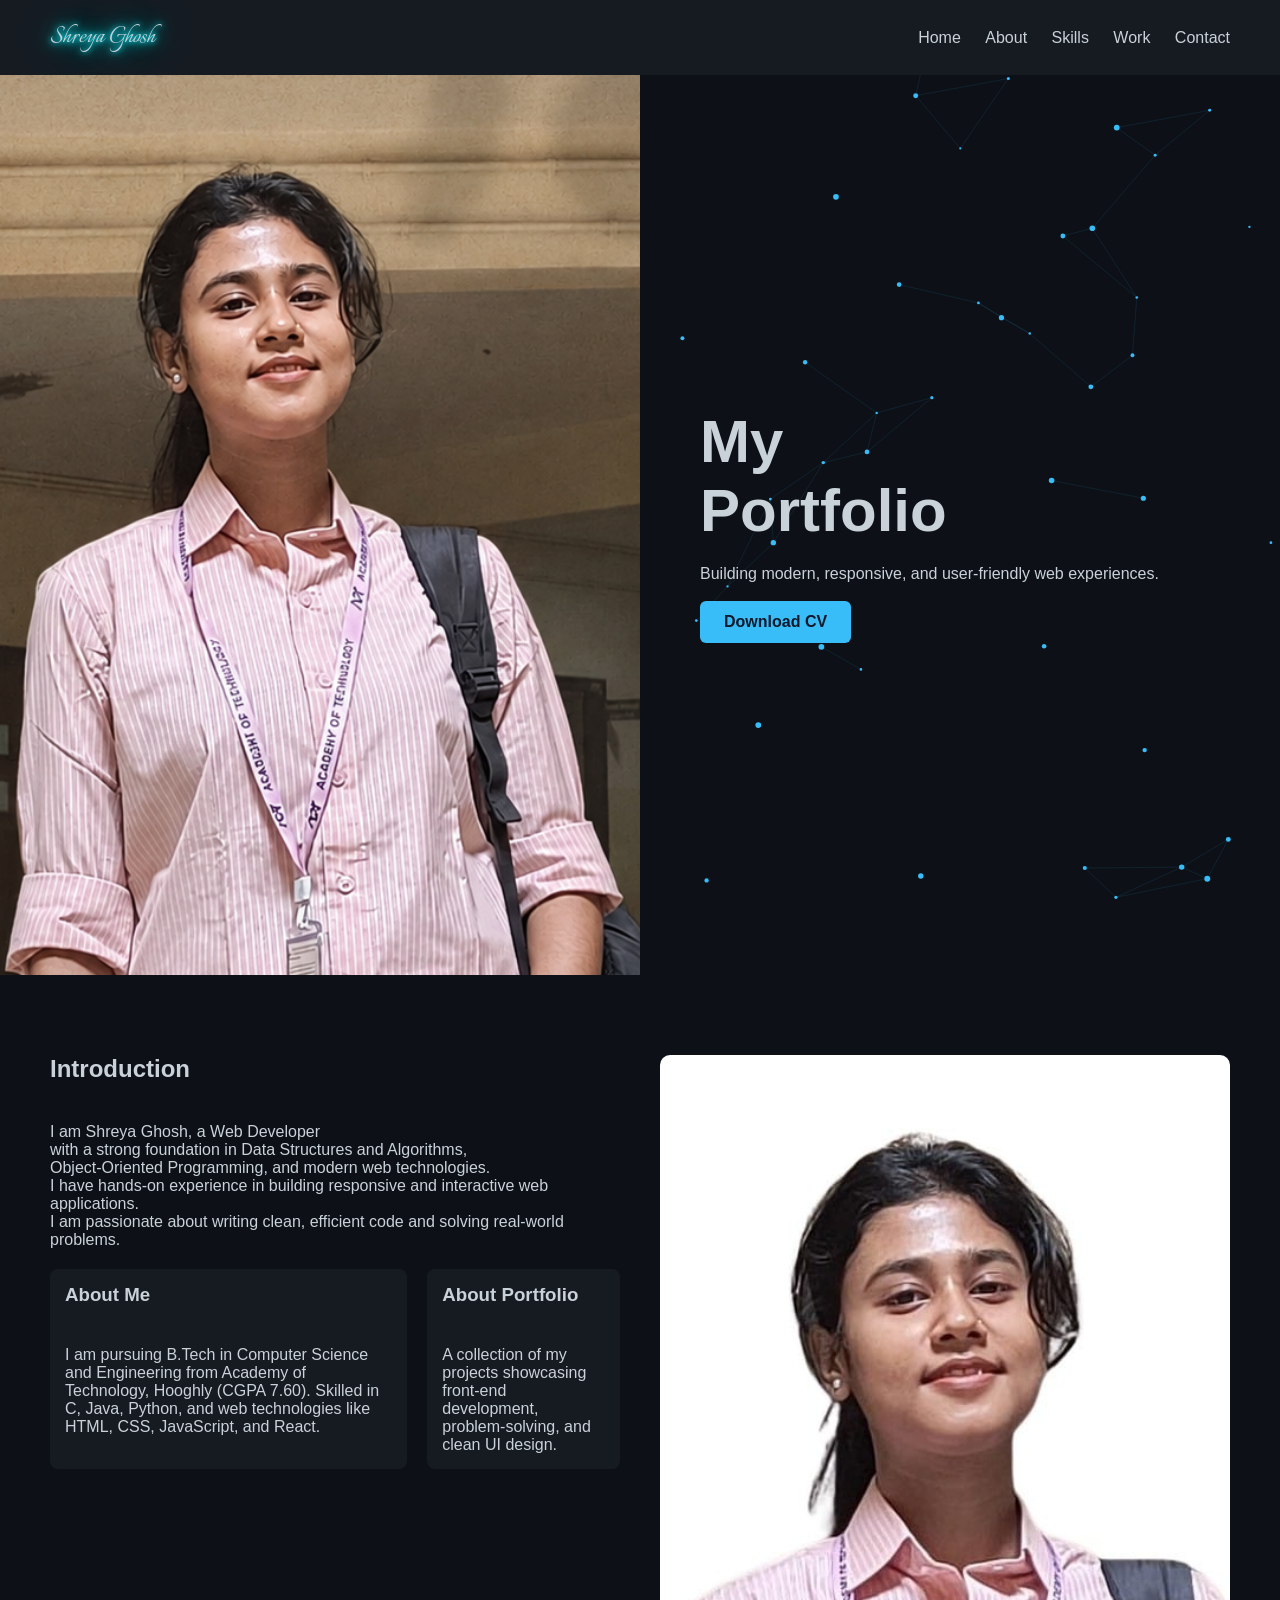
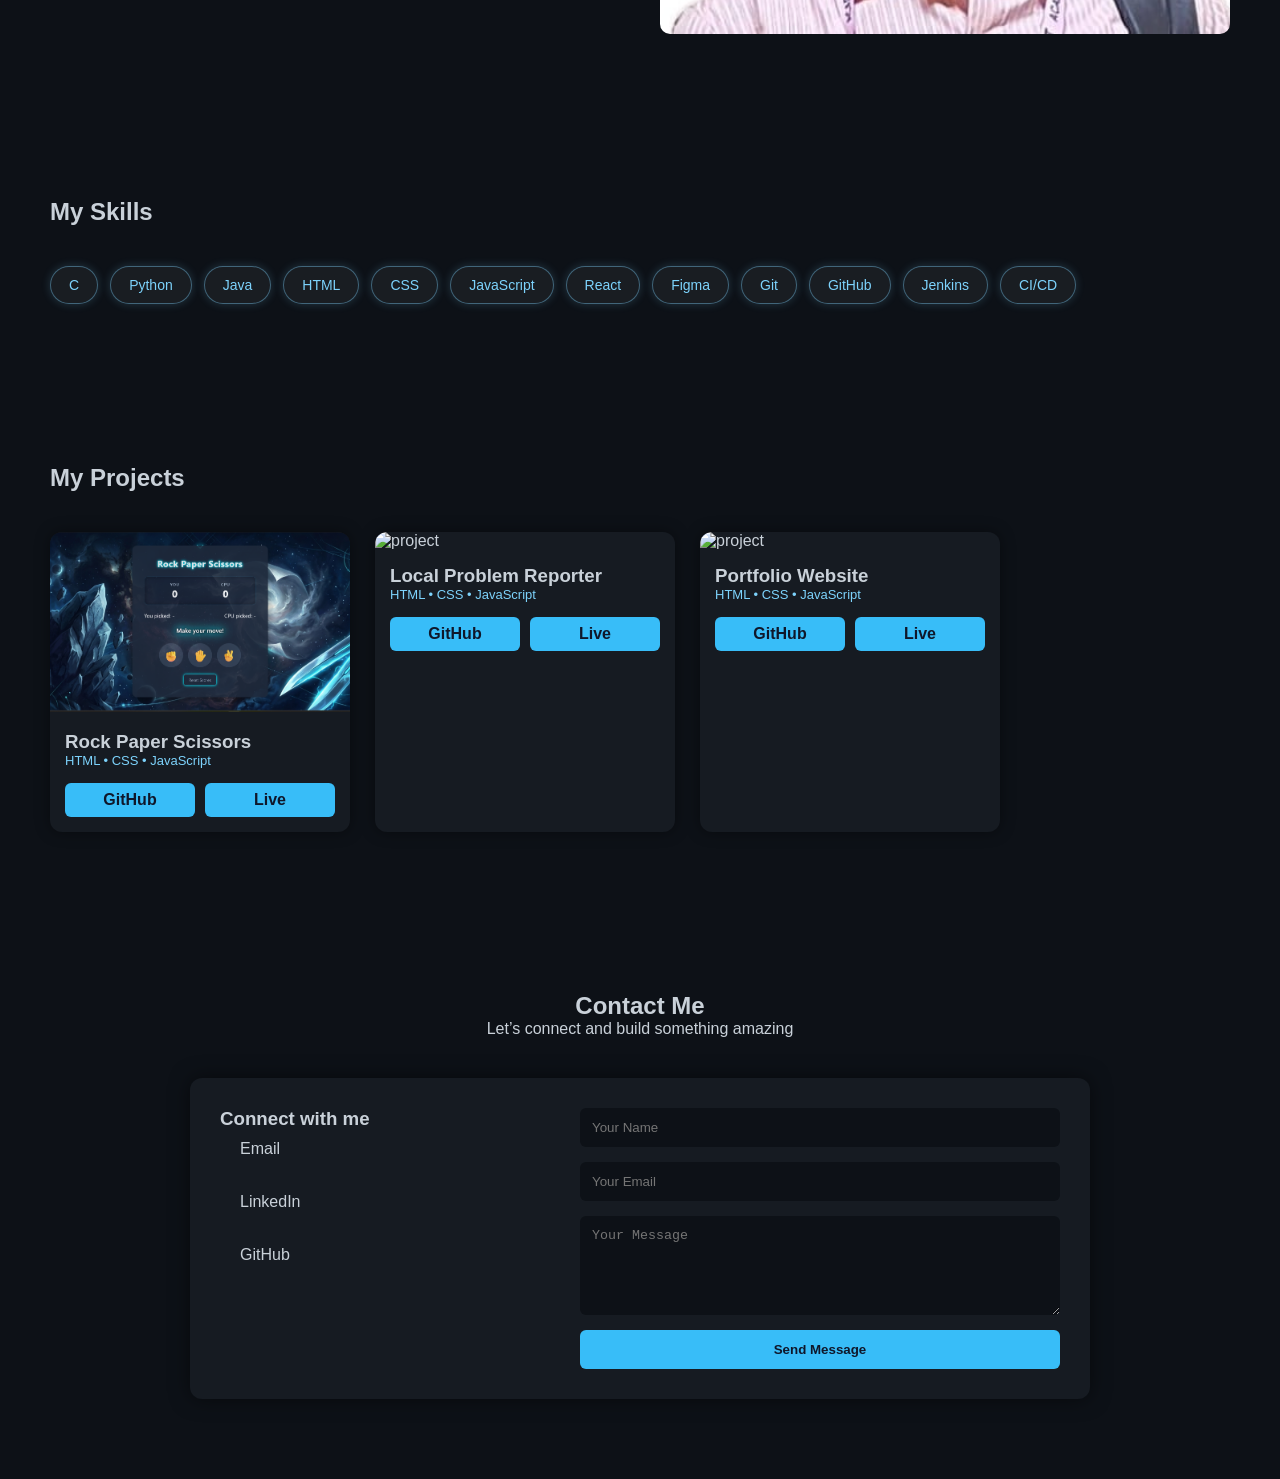
==== index.html @ cd8cffc9 "Add files via upload" ====
<!DOCTYPE html>

<html lang="en">
<head>
    <meta charset="UTF-8">
    <meta name="viewport" content="width=device-width, initial-scale=1.0">
    <title>My Portfolio</title>

    <!-- CSS -->
    <link rel="stylesheet" href="style.css">

    <!-- Google Fonts -->
    <link rel="preconnect" href="https://fonts.googleapis.com">
    <link rel="preconnect" href="https://fonts.gstatic.com" crossorigin>
    <link href="https://fonts.googleapis.com/css2?family=Italianno&family=Montserrat:ital@0;1&display=swap" rel="stylesheet">

    <!-- Devicons -->
    <link rel="stylesheet" href="https://cdn.jsdelivr.net/gh/devicons/devicon@latest/devicon.min.css">
</head>

<body>
    <canvas id="particles"></canvas>
    <!-- Navbar -->

    <header>

        <div class="logo">Shreya Ghosh</div>
        <nav>
            <a href="#home">Home</a>
            <a href="#about">About</a>
            <a href="#skill">Skills</a>
            <a href="#work">Work</a>
            <a href="#contact">Contact</a>
        </nav>

    </header>

    <!-- Hero Section -->

    <section id="home" class="hero">

        <div class="hero-left">
            <img src="BG.png" alt="profile">
        </div>

    <div class="hero-right">
        <h1>My <br> Portfolio</h1>
        <p>Building modern, responsive, and user-friendly web experiences.</p><br>

        <div class="buttons">
            <a href="Updated_Resume_Shreya Ghosh.pdf" download="My_Resume.pdf" class="cv-btn">
                Download CV
            </a>
        </div>
    </div>

    </section>

    <!-- About Section -->

    <section id="about" class="about">

    <div class="about-left">
        <h2>Introduction</h2>
        <p>
            I am Shreya Ghosh, a Web Developer<br>
            with a strong foundation in Data Structures and Algorithms,<br>
            Object-Oriented Programming, and modern web technologies.<br>
            I have hands-on experience in building responsive and interactive web applications.<br>
            I am passionate about writing clean, efficient code and solving real-world problems.
        </p>

        <div class="about-grid">
            <div>
                <h3>About Me</h3>
                <p>
                    I am pursuing B.Tech in Computer Science and Engineering from 
                    Academy of Technology, Hooghly (CGPA 7.60). Skilled in C, Java, Python,
                    and web technologies like HTML, CSS, JavaScript, and React.
                </p>
            </div>

            <div>
                <h3>About Portfolio</h3>
                <p>
                    A collection of my projects showcasing front-end development,
                    problem-solving, and clean UI design.
                </p>
            </div>
        </div>
    </div>

    <div class="about-right">
        <img src="Front.jpeg" alt="about image">
    </div>

    </section>

    <!-- Skills Section -->

    <section id="skill" class="skill-section">
        <h2>My Skills</h2>

    <div class="skills-container">
        <span class="skill"><i class="devicon-c-plain colored"></i> C</span>
        <span class="skill"><i class="devicon-python-plain colored"></i> Python</span>
        <span class="skill"><i class="devicon-java-plain colored"></i> Java</span>
        <span class="skill"><i class="devicon-html5-plain colored"></i> HTML</span>
        <span class="skill"><i class="devicon-css3-plain colored"></i> CSS</span>
        <span class="skill"><i class="devicon-javascript-plain colored"></i> JavaScript</span>
        <span class="skill"><i class="devicon-react-original colored"></i> React</span>
        <span class="skill"><i class="devicon-figma-plain colored"></i> Figma</span>
        <span class="skill"><i class="devicon-git-plain colored"></i> Git</span>
        <span class="skill"><i class="devicon-github-original"></i> GitHub</span>
        <span class="skill"><i class="devicon-jenkins-plain colored"></i> Jenkins</span>
        <span class="skill"><i class="devicon-githubactions-plain colored"></i> CI/CD</span>
    </div>

    </section>

    <!-- Work Section -->

    <section id="work" class="work">
        <h2>My Projects</h2>

    <div class="projects-container">

        <!-- Project 1 -->
        <div class="project-card">
            <img src="Rock_Paper_Scissors_Game.png" alt="project">

            <div class="project-content">
                <h3>Rock Paper Scissors</h3>
                <p class="tech">HTML • CSS • JavaScript</p>

                <div class="project-links">
                    <a href="https://github.com/ShreyaGhosh6297/Rock-Paper-Scissors-Game.git" target="_blank">GitHub</a>
                    <a href="https://shreyaghosh6297.github.io/Rock-Paper-Scissors-Game/" target="_blank">Live</a>
                </div>
            </div>
        </div>

        <!-- Project 2 -->
        <div class="project-card">
            <img src="https://images.unsplash.com/photo-1492724441997-5dc865305da7" alt="project">

            <div class="project-content">
                <h3>Local Problem Reporter</h3>
                <p class="tech">HTML • CSS • JavaScript</p>

                <div class="project-links">
                    <a href="#" onclick="comingSoon(event)">GitHub</a>
                    <a href="#" onclick="comingSoon(event)">Live</a>
                </div>
            </div>
        </div>

        <!-- Project 3 -->
        <div class="project-card">
            <img src="https://images.unsplash.com/photo-1501594907352-04cda38ebc29" alt="project">

            <div class="project-content">
                <h3>Portfolio Website</h3>
                <p class="tech">HTML • CSS • JavaScript</p>

                <div class="project-links">
                    <a href="#" onclick="comingSoon(event)">GitHub</a>
                    <a href="#" onclick="comingSoon(event)">Live</a>
                </div>
            </div>
        </div>

    </div>

    </section>

    <!-- Contact Section -->

    <section id="contact" class="contact">
        <h2>Contact Me</h2>
        <p>Let’s connect and build something amazing</p>

        <div class="contact-box">

            <!-- LEFT: Social Icons -->
            <div class="contact-left">
                <h3>Connect with me</h3>

                <div class="social-icons">
                    <a href="mailto:shreyag7797@gmail.com" target="_blank">
                        <i class="devicon-google-plain colored"></i>
                        <span>Email</span>
                    </a>

                    <a href="https://www.linkedin.com/in/shreya-ghosh-272ba828a?utm_source=share_via&utm_content=profile&utm_medium=member_android" target="_blank">
                        <i class="devicon-linkedin-plain colored"></i>
                        <span>LinkedIn</span>
                    </a>

                    <a href="https://github.com/ShreyaGhosh6297" target="_blank">
                        <i class="devicon-github-original"></i>
                        <span>GitHub</span>
                    </a>
                </div>
            </div>

            <!-- RIGHT: Contact Form -->
            <div class="contact-right">
                <form class="contact-form">
                    <input type="text" placeholder="Your Name" required>
                    <input type="email" placeholder="Your Email" required>
                    <textarea rows="5" placeholder="Your Message" required></textarea>

                    <button type="submit">Send Message</button>
                </form>
            </div>

        </div>

    </section>


    <!-- JS -->

    <script src="script.js"></script>

</body>
</html>
---- style.css ----
/* RESET */

* {
  margin: 0;
  padding: 0;
  box-sizing: border-box;
  }

/* BODY */
body {
font-family: Arial, sans-serif;
background: #0D1117;
color: #C9D1D9;
}

html {
scroll-behavior: smooth;
}

/* NAVBAR */
header {
position: sticky;
top: 0;
display: flex;
justify-content: space-between;
align-items: center;
padding: 20px 50px;
background: #161B22;
z-index: 1000;
}

.logo {
font-family: "Italianno", cursive;
font-size: 28px;
text-shadow:
0 0 5px #00f0ff,
0 0 10px #00f0ff,
0 0 20px #00f0ff,
0 0 40px #00f0ff;
}

nav a {
color: #C9D1D9;
margin-left: 20px;
text-decoration: none;
transition: 0.3s;
}

nav a:hover {
color: #7dd3fc;
text-decoration: underline;
}

/* HERO */
.hero {
display: flex;
min-height: 100vh;
}

.hero-left,
.hero-right {
width: 50%;
}

.hero-left img {
width: 100%;
height: 100%;
object-fit: cover;
}

.hero-right {
display: flex;
flex-direction: column;
justify-content: center;
padding: 60px;
}

.hero-right h1 {
font-size: 60px;
margin-bottom: 20px;
}

/* BUTTON */
.cv-btn {
display: inline-block;
background-color: #38bdf8;
color: #0f172a;
padding: 12px 24px;
text-decoration: none;
font-weight: bold;
border-radius: 6px;
transition: 0.3s;
}

.cv-btn:hover {
background-color: #7dd3fc;
transform: translateY(-3px);
}

/* ABOUT */
.about {
display: flex;
padding: 80px 50px;
gap: 40px;
}
.about-left p{
    margin-top: 40px;
}

.about-left,
.about-right {
width: 50%;
}

.about-right img {
width: 100%;
border-radius: 10px;
}

.about-grid {
display: flex;
gap: 20px;
margin-top: 20px;
}

.about-grid div {
background: #161B22;
padding: 15px;
border-radius: 8px;
}

/* SKILLS */
.skill-section {
padding: 80px 50px;
}

.skills-container {
display: flex;
flex-wrap: wrap;
gap: 12px;
margin-top: 40px;
}

.skill {
padding: 10px 18px;
border-radius: 999px;
font-size: 14px;
color: #7dd3fc;
background: rgba(255, 255, 255, 0.05);
border: 1px solid rgba(125, 211, 252, 0.4);
box-shadow: 0 0 10px rgba(125, 211, 252, 0.2);
transition: 0.3s;
}

.skill:hover {
transform: translateY(-4px);
background: rgba(125, 211, 252, 0.15);
box-shadow: 0 0 20px rgba(125, 211, 252, 0.6);
color: #ffffff;
}

/* PROJECTS */
.work {
padding: 80px 50px;
}

.projects-container {
display: flex;
flex-wrap: wrap;
gap: 25px;
margin-top: 40px;
}

.project-card {
background: #161B22;
border-radius: 12px;
overflow: hidden;
width: 300px;
transition: 0.3s;
box-shadow: 0 0 15px rgba(0,0,0,0.4);
}

.project-card:hover {
transform: translateY(-8px);
box-shadow: 0 0 25px rgba(56,189,248,0.4);
}

.project-card img {
width: 100%;
height: 180px;
object-fit: cover;
}

.project-content {
padding: 15px;
}

.tech {
font-size: 13px;
color: #7dd3fc;
margin-bottom: 15px;
}

.project-links {
display: flex;
gap: 10px;
}

.project-links a {
flex: 1;
text-align: center;
padding: 8px;
background: #38bdf8;
color: #0f172a;
text-decoration: none;
border-radius: 6px;
font-weight: bold;
transition: 0.3s;
}

.project-links a:hover {
background: #7dd3fc;
}

/* CONTACT */
.contact {
padding: 80px 50px;
text-align: center;
}

.contact-box {
display: flex;
margin: 40px auto 0;
background: #161B22;
border-radius: 12px;
padding: 30px;
gap: 40px;
max-width: 900px;
box-shadow: 0 0 20px rgba(0,0,0,0.5);
}

/* LEFT */
.contact-left {
width: 40%;
text-align: left;
}

.social-icons {
display: flex;
flex-direction: column;
gap: 15px;
}

.social-icons a {
display: flex;
align-items: center;
gap: 10px;
text-decoration: none;
color: #C9D1D9;
padding: 10px;
border-radius: 6px;
transition: 0.3s;
}

.social-icons a i {
font-size: 24px;
}

.social-icons a:hover {
background: rgba(125, 211, 252, 0.1);
color: #7dd3fc;
transform: translateX(5px);
}

/* RIGHT */
.contact-right {
width: 60%;
}

.contact-form {
display: flex;
flex-direction: column;
gap: 15px;
}

.contact-form input,
.contact-form textarea {
padding: 12px;
border-radius: 6px;
border: none;
background: #0D1117;
color: #C9D1D9;
}

.contact-form input:focus,
.contact-form textarea:focus {
box-shadow: 0 0 10px #38bdf8;
}

.contact-form button {
padding: 12px;
border: none;
border-radius: 6px;
background: #38bdf8;
color: #0f172a;
font-weight: bold;
cursor: pointer;
transition: 0.3s;
}

.contact-form button:hover {
background: #7dd3fc;
}

/* ================= RESPONSIVE ================= */
@media (max-width: 900px) {

header {
flex-direction: column;
padding: 15px;
}

nav {
display: flex;
flex-wrap: wrap;
justify-content: center;
}

nav a {
margin: 5px 10px;
}

.hero {
flex-direction: column;
text-align: center;
}

.hero-left,
.hero-right {
width: 100%;
}

.hero-left img {
height: 300px;
}

.hero-right {
padding: 30px 20px;
}

.hero-right h1 {
font-size: 36px;
}

.about {
flex-direction: column;
padding: 60px 20px;
}

.about-left,
.about-right {
width: 100%;
}

.about-grid {
flex-direction: column;
}

.skill-section,
.work,
.contact {
padding: 60px 20px;
}

.projects-container {
justify-content: center;
}

.project-card {
width: 100%;
max-width: 350px;
}

.contact-box {
flex-direction: column;
padding: 20px;
}

.contact-left,
.contact-right {
width: 100%;
text-align: center;
}

.social-icons a {
justify-content: center;
}
}

/* PARTICLE BACKGROUND */
#particles {
    position: fixed;
    top: 0;
    left: 0;
    width: 100%;
    height: 100%;
    z-index: -1; /* stays behind everything */
    background: transparent;
}
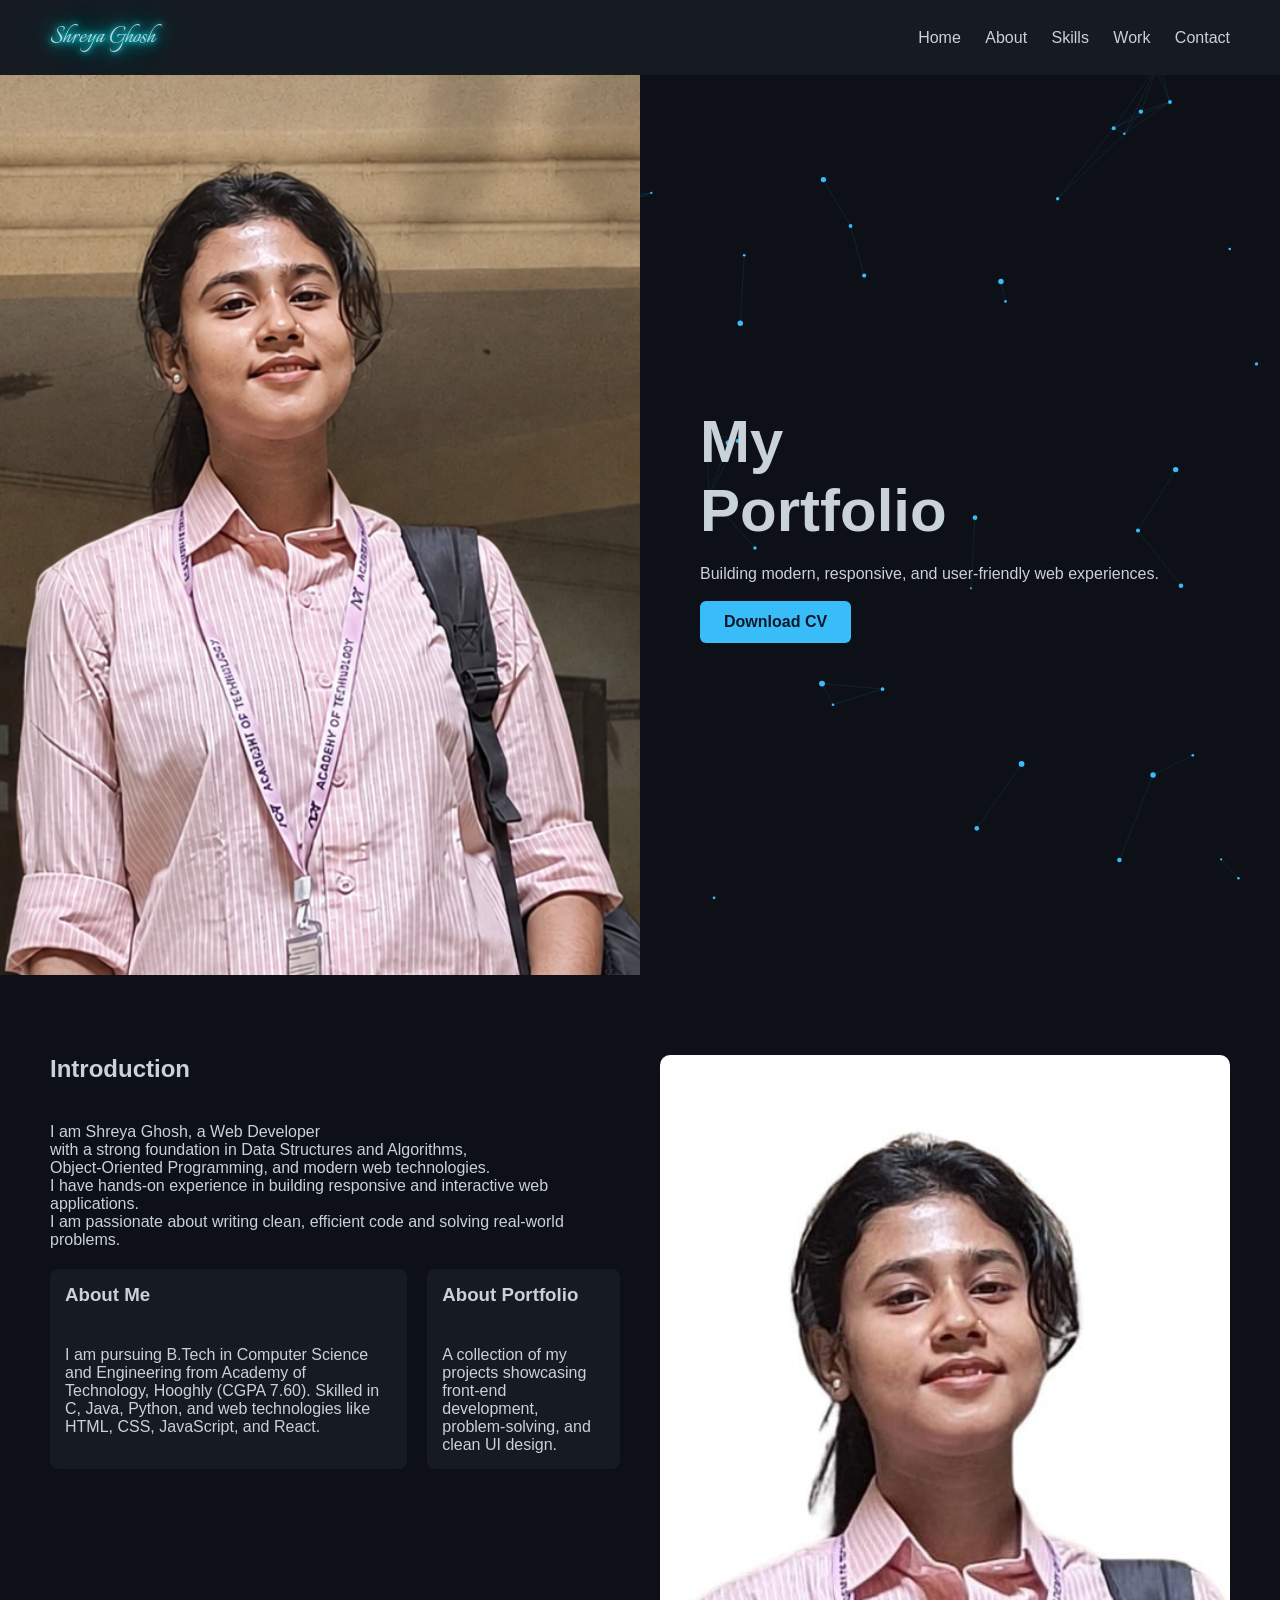
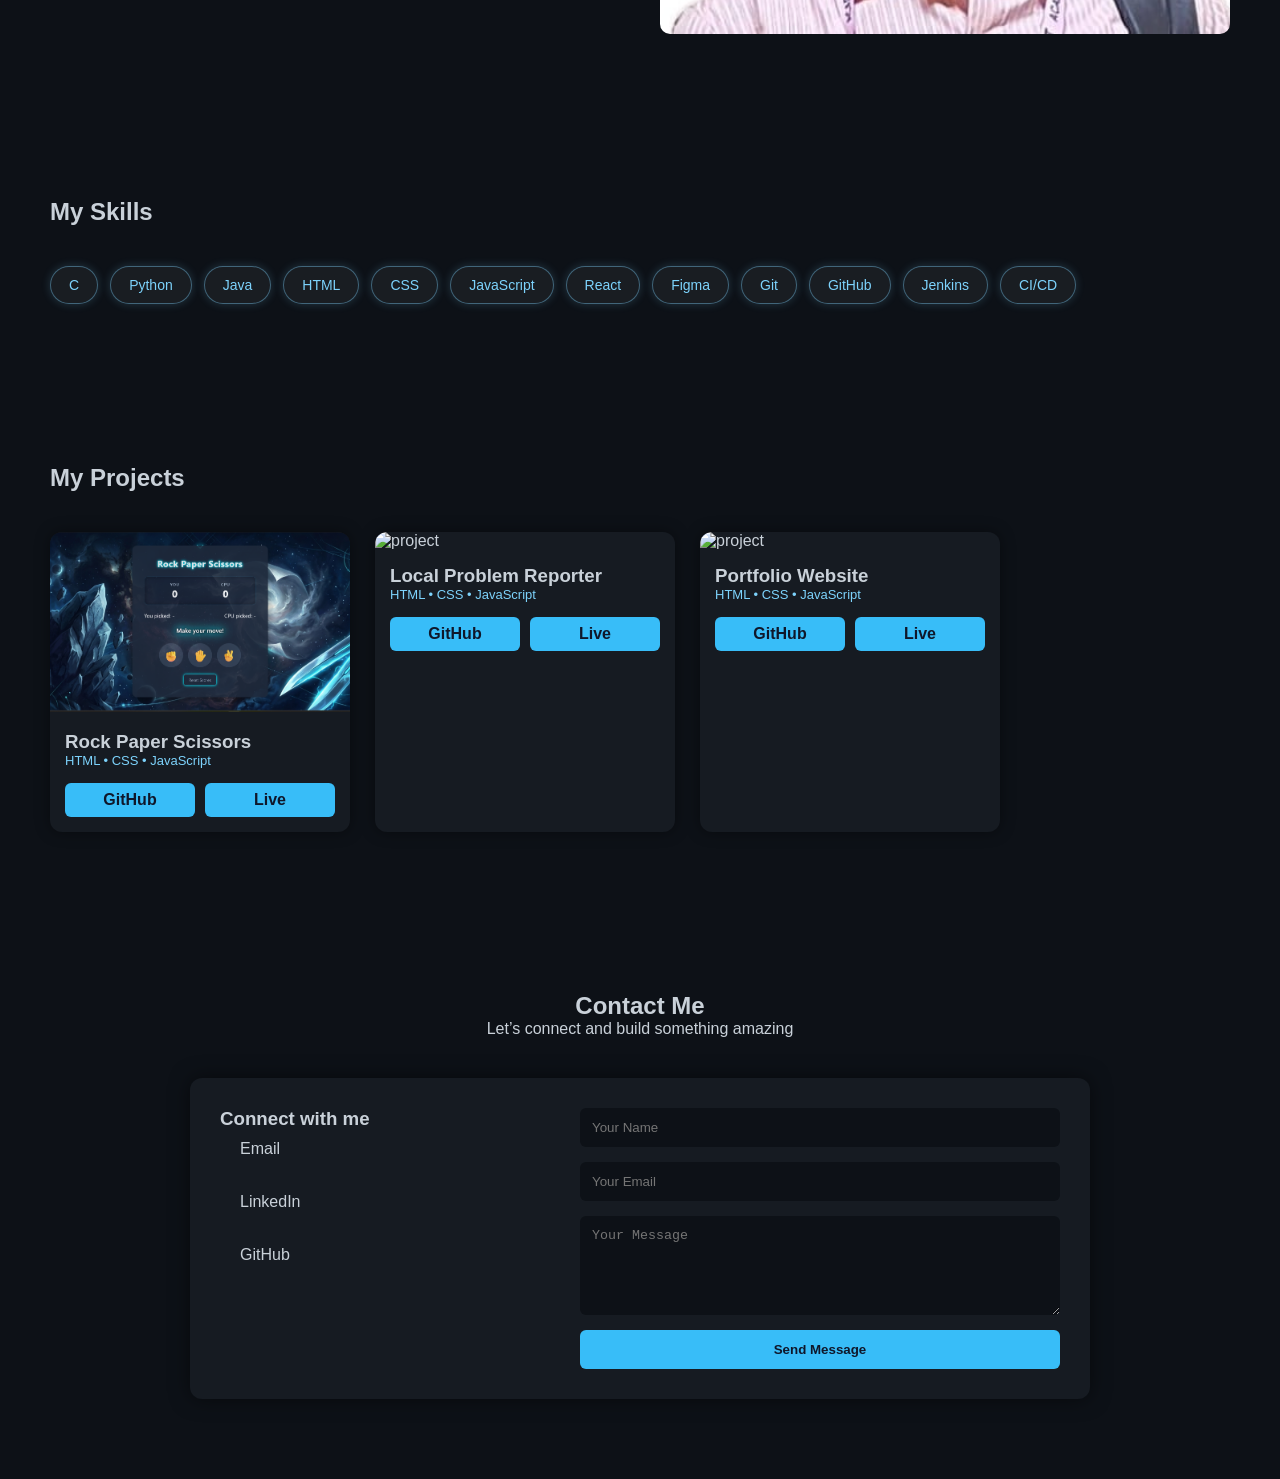
==== commit 49a47f9e: "updated resume" ====
--- a/index.html
+++ b/index.html
@@ -1,228 +1,228 @@
-<!DOCTYPE html>
-
-<html lang="en">
-<head>
-    <meta charset="UTF-8">
-    <meta name="viewport" content="width=device-width, initial-scale=1.0">
-    <title>My Portfolio</title>
-
-    <!-- CSS -->
-    <link rel="stylesheet" href="style.css">
-
-    <!-- Google Fonts -->
-    <link rel="preconnect" href="https://fonts.googleapis.com">
-    <link rel="preconnect" href="https://fonts.gstatic.com" crossorigin>
-    <link href="https://fonts.googleapis.com/css2?family=Italianno&family=Montserrat:ital@0;1&display=swap" rel="stylesheet">
-
-    <!-- Devicons -->
-    <link rel="stylesheet" href="https://cdn.jsdelivr.net/gh/devicons/devicon@latest/devicon.min.css">
-</head>
-
-<body>
-    <canvas id="particles"></canvas>
-    <!-- Navbar -->
-
-    <header>
-
-        <div class="logo">Shreya Ghosh</div>
-        <nav>
-            <a href="#home">Home</a>
-            <a href="#about">About</a>
-            <a href="#skill">Skills</a>
-            <a href="#work">Work</a>
-            <a href="#contact">Contact</a>
-        </nav>
-
-    </header>
-
-    <!-- Hero Section -->
-
-    <section id="home" class="hero">
-
-        <div class="hero-left">
-            <img src="BG.png" alt="profile">
-        </div>
-
-    <div class="hero-right">
-        <h1>My <br> Portfolio</h1>
-        <p>Building modern, responsive, and user-friendly web experiences.</p><br>
-
-        <div class="buttons">
-            <a href="Updated_Resume_Shreya Ghosh.pdf" download="My_Resume.pdf" class="cv-btn">
-                Download CV
-            </a>
-        </div>
-    </div>
-
-    </section>
-
-    <!-- About Section -->
-
-    <section id="about" class="about">
-
-    <div class="about-left">
-        <h2>Introduction</h2>
-        <p>
-            I am Shreya Ghosh, a Web Developer<br>
-            with a strong foundation in Data Structures and Algorithms,<br>
-            Object-Oriented Programming, and modern web technologies.<br>
-            I have hands-on experience in building responsive and interactive web applications.<br>
-            I am passionate about writing clean, efficient code and solving real-world problems.
-        </p>
-
-        <div class="about-grid">
-            <div>
-                <h3>About Me</h3>
-                <p>
-                    I am pursuing B.Tech in Computer Science and Engineering from 
-                    Academy of Technology, Hooghly (CGPA 7.60). Skilled in C, Java, Python,
-                    and web technologies like HTML, CSS, JavaScript, and React.
-                </p>
-            </div>
-
-            <div>
-                <h3>About Portfolio</h3>
-                <p>
-                    A collection of my projects showcasing front-end development,
-                    problem-solving, and clean UI design.
-                </p>
-            </div>
-        </div>
-    </div>
-
-    <div class="about-right">
-        <img src="Front.jpeg" alt="about image">
-    </div>
-
-    </section>
-
-    <!-- Skills Section -->
-
-    <section id="skill" class="skill-section">
-        <h2>My Skills</h2>
-
-    <div class="skills-container">
-        <span class="skill"><i class="devicon-c-plain colored"></i> C</span>
-        <span class="skill"><i class="devicon-python-plain colored"></i> Python</span>
-        <span class="skill"><i class="devicon-java-plain colored"></i> Java</span>
-        <span class="skill"><i class="devicon-html5-plain colored"></i> HTML</span>
-        <span class="skill"><i class="devicon-css3-plain colored"></i> CSS</span>
-        <span class="skill"><i class="devicon-javascript-plain colored"></i> JavaScript</span>
-        <span class="skill"><i class="devicon-react-original colored"></i> React</span>
-        <span class="skill"><i class="devicon-figma-plain colored"></i> Figma</span>
-        <span class="skill"><i class="devicon-git-plain colored"></i> Git</span>
-        <span class="skill"><i class="devicon-github-original"></i> GitHub</span>
-        <span class="skill"><i class="devicon-jenkins-plain colored"></i> Jenkins</span>
-        <span class="skill"><i class="devicon-githubactions-plain colored"></i> CI/CD</span>
-    </div>
-
-    </section>
-
-    <!-- Work Section -->
-
-    <section id="work" class="work">
-        <h2>My Projects</h2>
-
-    <div class="projects-container">
-
-        <!-- Project 1 -->
-        <div class="project-card">
-            <img src="Rock_Paper_Scissors_Game.png" alt="project">
-
-            <div class="project-content">
-                <h3>Rock Paper Scissors</h3>
-                <p class="tech">HTML • CSS • JavaScript</p>
-
-                <div class="project-links">
-                    <a href="https://github.com/ShreyaGhosh6297/Rock-Paper-Scissors-Game.git" target="_blank">GitHub</a>
-                    <a href="https://shreyaghosh6297.github.io/Rock-Paper-Scissors-Game/" target="_blank">Live</a>
-                </div>
-            </div>
-        </div>
-
-        <!-- Project 2 -->
-        <div class="project-card">
-            <img src="https://images.unsplash.com/photo-1492724441997-5dc865305da7" alt="project">
-
-            <div class="project-content">
-                <h3>Local Problem Reporter</h3>
-                <p class="tech">HTML • CSS • JavaScript</p>
-
-                <div class="project-links">
-                    <a href="#" onclick="comingSoon(event)">GitHub</a>
-                    <a href="#" onclick="comingSoon(event)">Live</a>
-                </div>
-            </div>
-        </div>
-
-        <!-- Project 3 -->
-        <div class="project-card">
-            <img src="https://images.unsplash.com/photo-1501594907352-04cda38ebc29" alt="project">
-
-            <div class="project-content">
-                <h3>Portfolio Website</h3>
-                <p class="tech">HTML • CSS • JavaScript</p>
-
-                <div class="project-links">
-                    <a href="#" onclick="comingSoon(event)">GitHub</a>
-                    <a href="#" onclick="comingSoon(event)">Live</a>
-                </div>
-            </div>
-        </div>
-
-    </div>
-
-    </section>
-
-    <!-- Contact Section -->
-
-    <section id="contact" class="contact">
-        <h2>Contact Me</h2>
-        <p>Let’s connect and build something amazing</p>
-
-        <div class="contact-box">
-
-            <!-- LEFT: Social Icons -->
-            <div class="contact-left">
-                <h3>Connect with me</h3>
-
-                <div class="social-icons">
-                    <a href="mailto:shreyag7797@gmail.com" target="_blank">
-                        <i class="devicon-google-plain colored"></i>
-                        <span>Email</span>
-                    </a>
-
-                    <a href="https://www.linkedin.com/in/shreya-ghosh-272ba828a?utm_source=share_via&utm_content=profile&utm_medium=member_android" target="_blank">
-                        <i class="devicon-linkedin-plain colored"></i>
-                        <span>LinkedIn</span>
-                    </a>
-
-                    <a href="https://github.com/ShreyaGhosh6297" target="_blank">
-                        <i class="devicon-github-original"></i>
-                        <span>GitHub</span>
-                    </a>
-                </div>
-            </div>
-
-            <!-- RIGHT: Contact Form -->
-            <div class="contact-right">
-                <form class="contact-form">
-                    <input type="text" placeholder="Your Name" required>
-                    <input type="email" placeholder="Your Email" required>
-                    <textarea rows="5" placeholder="Your Message" required></textarea>
-
-                    <button type="submit">Send Message</button>
-                </form>
-            </div>
-
-        </div>
-
-    </section>
-
-
-    <!-- JS -->
-
-    <script src="script.js"></script>
-
-</body>
+<!DOCTYPE html>
+
+<html lang="en">
+<head>
+    <meta charset="UTF-8">
+    <meta name="viewport" content="width=device-width, initial-scale=1.0">
+    <title>My Portfolio</title>
+
+    <!-- CSS -->
+    <link rel="stylesheet" href="style.css">
+
+    <!-- Google Fonts -->
+    <link rel="preconnect" href="https://fonts.googleapis.com">
+    <link rel="preconnect" href="https://fonts.gstatic.com" crossorigin>
+    <link href="https://fonts.googleapis.com/css2?family=Italianno&family=Montserrat:ital@0;1&display=swap" rel="stylesheet">
+
+    <!-- Devicons -->
+    <link rel="stylesheet" href="https://cdn.jsdelivr.net/gh/devicons/devicon@latest/devicon.min.css">
+</head>
+
+<body>
+    <canvas id="particles"></canvas>
+    <!-- Navbar -->
+
+    <header>
+
+        <div class="logo">Shreya Ghosh</div>
+        <nav>
+            <a href="#home">Home</a>
+            <a href="#about">About</a>
+            <a href="#skill">Skills</a>
+            <a href="#work">Work</a>
+            <a href="#contact">Contact</a>
+        </nav>
+
+    </header>
+
+    <!-- Hero Section -->
+
+    <section id="home" class="hero">
+
+        <div class="hero-left">
+            <img src="BG.png" alt="profile">
+        </div>
+
+    <div class="hero-right">
+        <h1>My <br> Portfolio</h1>
+        <p>Building modern, responsive, and user-friendly web experiences.</p><br>
+
+        <div class="buttons">
+            <a href="Updated_Resume_Shreya Ghosh.pdf" download="My_Resume.pdf" class="cv-btn">
+                Download CV
+            </a>
+        </div>
+    </div>
+
+    </section>
+
+    <!-- About Section -->
+
+    <section id="about" class="about">
+
+    <div class="about-left">
+        <h2>Introduction</h2>
+        <p>
+            I am Shreya Ghosh, a Web Developer<br>
+            with a strong foundation in Data Structures and Algorithms,<br>
+            Object-Oriented Programming, and modern web technologies.<br>
+            I have hands-on experience in building responsive and interactive web applications.<br>
+            I am passionate about writing clean, efficient code and solving real-world problems.
+        </p>
+
+        <div class="about-grid">
+            <div>
+                <h3>About Me</h3>
+                <p>
+                    I am pursuing B.Tech in Computer Science and Engineering from 
+                    Academy of Technology, Hooghly (CGPA 7.60). Skilled in C, Java, Python,
+                    and web technologies like HTML, CSS, JavaScript, and React.
+                </p>
+            </div>
+
+            <div>
+                <h3>About Portfolio</h3>
+                <p>
+                    A collection of my projects showcasing front-end development,
+                    problem-solving, and clean UI design.
+                </p>
+            </div>
+        </div>
+    </div>
+
+    <div class="about-right">
+        <img src="Front.jpeg" alt="about image">
+    </div>
+
+    </section>
+
+    <!-- Skills Section -->
+
+    <section id="skill" class="skill-section">
+        <h2>My Skills</h2>
+
+    <div class="skills-container">
+        <span class="skill"><i class="devicon-c-plain colored"></i> C</span>
+        <span class="skill"><i class="devicon-python-plain colored"></i> Python</span>
+        <span class="skill"><i class="devicon-java-plain colored"></i> Java</span>
+        <span class="skill"><i class="devicon-html5-plain colored"></i> HTML</span>
+        <span class="skill"><i class="devicon-css3-plain colored"></i> CSS</span>
+        <span class="skill"><i class="devicon-javascript-plain colored"></i> JavaScript</span>
+        <span class="skill"><i class="devicon-react-original colored"></i> React</span>
+        <span class="skill"><i class="devicon-figma-plain colored"></i> Figma</span>
+        <span class="skill"><i class="devicon-git-plain colored"></i> Git</span>
+        <span class="skill"><i class="devicon-github-original"></i> GitHub</span>
+        <span class="skill"><i class="devicon-jenkins-plain colored"></i> Jenkins</span>
+        <span class="skill"><i class="devicon-githubactions-plain colored"></i> CI/CD</span>
+    </div>
+
+    </section>
+
+    <!-- Work Section -->
+
+    <section id="work" class="work">
+        <h2>My Projects</h2>
+
+    <div class="projects-container">
+
+        <!-- Project 1 -->
+        <div class="project-card">
+            <img src="Rock_Paper_Scissors_Game.png" alt="project">
+
+            <div class="project-content">
+                <h3>Rock Paper Scissors</h3>
+                <p class="tech">HTML • CSS • JavaScript</p>
+
+                <div class="project-links">
+                    <a href="https://github.com/ShreyaGhosh6297/Rock-Paper-Scissors-Game.git" target="_blank">GitHub</a>
+                    <a href="https://shreyaghosh6297.github.io/Rock-Paper-Scissors-Game/" target="_blank">Live</a>
+                </div>
+            </div>
+        </div>
+
+        <!-- Project 2 -->
+        <div class="project-card">
+            <img src="https://images.unsplash.com/photo-1492724441997-5dc865305da7" alt="project">
+
+            <div class="project-content">
+                <h3>Local Problem Reporter</h3>
+                <p class="tech">HTML • CSS • JavaScript</p>
+
+                <div class="project-links">
+                    <a href="#" onclick="comingSoon(event)">GitHub</a>
+                    <a href="#" onclick="comingSoon(event)">Live</a>
+                </div>
+            </div>
+        </div>
+
+        <!-- Project 3 -->
+        <div class="project-card">
+            <img src="https://images.unsplash.com/photo-1501594907352-04cda38ebc29" alt="project">
+
+            <div class="project-content">
+                <h3>Portfolio Website</h3>
+                <p class="tech">HTML • CSS • JavaScript</p>
+
+                <div class="project-links">
+                    <a href="#" onclick="comingSoon(event)">GitHub</a>
+                    <a href="#" onclick="comingSoon(event)">Live</a>
+                </div>
+            </div>
+        </div>
+
+    </div>
+
+    </section>
+
+    <!-- Contact Section -->
+
+    <section id="contact" class="contact">
+        <h2>Contact Me</h2>
+        <p>Let’s connect and build something amazing</p>
+
+        <div class="contact-box">
+
+            <!-- LEFT: Social Icons -->
+            <div class="contact-left">
+                <h3>Connect with me</h3>
+
+                <div class="social-icons">
+                    <a href="mailto:shreyag7797@gmail.com" target="_blank">
+                        <i class="devicon-google-plain colored"></i>
+                        <span>Email</span>
+                    </a>
+
+                    <a href="https://www.linkedin.com/in/shreya-ghosh-272ba828a?utm_source=share_via&utm_content=profile&utm_medium=member_android" target="_blank">
+                        <i class="devicon-linkedin-plain colored"></i>
+                        <span>LinkedIn</span>
+                    </a>
+
+                    <a href="https://github.com/ShreyaGhosh6297" target="_blank">
+                        <i class="devicon-github-original"></i>
+                        <span>GitHub</span>
+                    </a>
+                </div>
+            </div>
+
+            <!-- RIGHT: Contact Form -->
+            <div class="contact-right">
+                <form class="contact-form">
+                    <input type="text" placeholder="Your Name" required>
+                    <input type="email" placeholder="Your Email" required>
+                    <textarea rows="5" placeholder="Your Message" required></textarea>
+
+                    <button type="submit">Send Message</button>
+                </form>
+            </div>
+
+        </div>
+
+    </section>
+
+
+    <!-- JS -->
+
+    <script src="script.js"></script>
+
+</body>
 </html>
--- a/style.css
+++ b/style.css
@@ -1,409 +1,409 @@
-/* RESET */
-
-* {
-  margin: 0;
-  padding: 0;
-  box-sizing: border-box;
-  }
-
-/* BODY */
-body {
-font-family: Arial, sans-serif;
-background: #0D1117;
-color: #C9D1D9;
-}
-
-html {
-scroll-behavior: smooth;
-}
-
-/* NAVBAR */
-header {
-position: sticky;
-top: 0;
-display: flex;
-justify-content: space-between;
-align-items: center;
-padding: 20px 50px;
-background: #161B22;
-z-index: 1000;
-}
-
-.logo {
-font-family: "Italianno", cursive;
-font-size: 28px;
-text-shadow:
-0 0 5px #00f0ff,
-0 0 10px #00f0ff,
-0 0 20px #00f0ff,
-0 0 40px #00f0ff;
-}
-
-nav a {
-color: #C9D1D9;
-margin-left: 20px;
-text-decoration: none;
-transition: 0.3s;
-}
-
-nav a:hover {
-color: #7dd3fc;
-text-decoration: underline;
-}
-
-/* HERO */
-.hero {
-display: flex;
-min-height: 100vh;
-}
-
-.hero-left,
-.hero-right {
-width: 50%;
-}
-
-.hero-left img {
-width: 100%;
-height: 100%;
-object-fit: cover;
-}
-
-.hero-right {
-display: flex;
-flex-direction: column;
-justify-content: center;
-padding: 60px;
-}
-
-.hero-right h1 {
-font-size: 60px;
-margin-bottom: 20px;
-}
-
-/* BUTTON */
-.cv-btn {
-display: inline-block;
-background-color: #38bdf8;
-color: #0f172a;
-padding: 12px 24px;
-text-decoration: none;
-font-weight: bold;
-border-radius: 6px;
-transition: 0.3s;
-}
-
-.cv-btn:hover {
-background-color: #7dd3fc;
-transform: translateY(-3px);
-}
-
-/* ABOUT */
-.about {
-display: flex;
-padding: 80px 50px;
-gap: 40px;
-}
-.about-left p{
-    margin-top: 40px;
-}
-
-.about-left,
-.about-right {
-width: 50%;
-}
-
-.about-right img {
-width: 100%;
-border-radius: 10px;
-}
-
-.about-grid {
-display: flex;
-gap: 20px;
-margin-top: 20px;
-}
-
-.about-grid div {
-background: #161B22;
-padding: 15px;
-border-radius: 8px;
-}
-
-/* SKILLS */
-.skill-section {
-padding: 80px 50px;
-}
-
-.skills-container {
-display: flex;
-flex-wrap: wrap;
-gap: 12px;
-margin-top: 40px;
-}
-
-.skill {
-padding: 10px 18px;
-border-radius: 999px;
-font-size: 14px;
-color: #7dd3fc;
-background: rgba(255, 255, 255, 0.05);
-border: 1px solid rgba(125, 211, 252, 0.4);
-box-shadow: 0 0 10px rgba(125, 211, 252, 0.2);
-transition: 0.3s;
-}
-
-.skill:hover {
-transform: translateY(-4px);
-background: rgba(125, 211, 252, 0.15);
-box-shadow: 0 0 20px rgba(125, 211, 252, 0.6);
-color: #ffffff;
-}
-
-/* PROJECTS */
-.work {
-padding: 80px 50px;
-}
-
-.projects-container {
-display: flex;
-flex-wrap: wrap;
-gap: 25px;
-margin-top: 40px;
-}
-
-.project-card {
-background: #161B22;
-border-radius: 12px;
-overflow: hidden;
-width: 300px;
-transition: 0.3s;
-box-shadow: 0 0 15px rgba(0,0,0,0.4);
-}
-
-.project-card:hover {
-transform: translateY(-8px);
-box-shadow: 0 0 25px rgba(56,189,248,0.4);
-}
-
-.project-card img {
-width: 100%;
-height: 180px;
-object-fit: cover;
-}
-
-.project-content {
-padding: 15px;
-}
-
-.tech {
-font-size: 13px;
-color: #7dd3fc;
-margin-bottom: 15px;
-}
-
-.project-links {
-display: flex;
-gap: 10px;
-}
-
-.project-links a {
-flex: 1;
-text-align: center;
-padding: 8px;
-background: #38bdf8;
-color: #0f172a;
-text-decoration: none;
-border-radius: 6px;
-font-weight: bold;
-transition: 0.3s;
-}
-
-.project-links a:hover {
-background: #7dd3fc;
-}
-
-/* CONTACT */
-.contact {
-padding: 80px 50px;
-text-align: center;
-}
-
-.contact-box {
-display: flex;
-margin: 40px auto 0;
-background: #161B22;
-border-radius: 12px;
-padding: 30px;
-gap: 40px;
-max-width: 900px;
-box-shadow: 0 0 20px rgba(0,0,0,0.5);
-}
-
-/* LEFT */
-.contact-left {
-width: 40%;
-text-align: left;
-}
-
-.social-icons {
-display: flex;
-flex-direction: column;
-gap: 15px;
-}
-
-.social-icons a {
-display: flex;
-align-items: center;
-gap: 10px;
-text-decoration: none;
-color: #C9D1D9;
-padding: 10px;
-border-radius: 6px;
-transition: 0.3s;
-}
-
-.social-icons a i {
-font-size: 24px;
-}
-
-.social-icons a:hover {
-background: rgba(125, 211, 252, 0.1);
-color: #7dd3fc;
-transform: translateX(5px);
-}
-
-/* RIGHT */
-.contact-right {
-width: 60%;
-}
-
-.contact-form {
-display: flex;
-flex-direction: column;
-gap: 15px;
-}
-
-.contact-form input,
-.contact-form textarea {
-padding: 12px;
-border-radius: 6px;
-border: none;
-background: #0D1117;
-color: #C9D1D9;
-}
-
-.contact-form input:focus,
-.contact-form textarea:focus {
-box-shadow: 0 0 10px #38bdf8;
-}
-
-.contact-form button {
-padding: 12px;
-border: none;
-border-radius: 6px;
-background: #38bdf8;
-color: #0f172a;
-font-weight: bold;
-cursor: pointer;
-transition: 0.3s;
-}
-
-.contact-form button:hover {
-background: #7dd3fc;
-}
-
-/* ================= RESPONSIVE ================= */
-@media (max-width: 900px) {
-
-header {
-flex-direction: column;
-padding: 15px;
-}
-
-nav {
-display: flex;
-flex-wrap: wrap;
-justify-content: center;
-}
-
-nav a {
-margin: 5px 10px;
-}
-
-.hero {
-flex-direction: column;
-text-align: center;
-}
-
-.hero-left,
-.hero-right {
-width: 100%;
-}
-
-.hero-left img {
-height: 300px;
-}
-
-.hero-right {
-padding: 30px 20px;
-}
-
-.hero-right h1 {
-font-size: 36px;
-}
-
-.about {
-flex-direction: column;
-padding: 60px 20px;
-}
-
-.about-left,
-.about-right {
-width: 100%;
-}
-
-.about-grid {
-flex-direction: column;
-}
-
-.skill-section,
-.work,
-.contact {
-padding: 60px 20px;
-}
-
-.projects-container {
-justify-content: center;
-}
-
-.project-card {
-width: 100%;
-max-width: 350px;
-}
-
-.contact-box {
-flex-direction: column;
-padding: 20px;
-}
-
-.contact-left,
-.contact-right {
-width: 100%;
-text-align: center;
-}
-
-.social-icons a {
-justify-content: center;
-}
-}
-
-/* PARTICLE BACKGROUND */
-#particles {
-    position: fixed;
-    top: 0;
-    left: 0;
-    width: 100%;
-    height: 100%;
-    z-index: -1; /* stays behind everything */
-    background: transparent;
-}
+/* RESET */
+
+* {
+  margin: 0;
+  padding: 0;
+  box-sizing: border-box;
+  }
+
+/* BODY */
+body {
+font-family: Arial, sans-serif;
+background: #0D1117;
+color: #C9D1D9;
+}
+
+html {
+scroll-behavior: smooth;
+}
+
+/* NAVBAR */
+header {
+position: sticky;
+top: 0;
+display: flex;
+justify-content: space-between;
+align-items: center;
+padding: 20px 50px;
+background: #161B22;
+z-index: 1000;
+}
+
+.logo {
+font-family: "Italianno", cursive;
+font-size: 28px;
+text-shadow:
+0 0 5px #00f0ff,
+0 0 10px #00f0ff,
+0 0 20px #00f0ff,
+0 0 40px #00f0ff;
+}
+
+nav a {
+color: #C9D1D9;
+margin-left: 20px;
+text-decoration: none;
+transition: 0.3s;
+}
+
+nav a:hover {
+color: #7dd3fc;
+text-decoration: underline;
+}
+
+/* HERO */
+.hero {
+display: flex;
+min-height: 100vh;
+}
+
+.hero-left,
+.hero-right {
+width: 50%;
+}
+
+.hero-left img {
+width: 100%;
+height: 100%;
+object-fit: cover;
+}
+
+.hero-right {
+display: flex;
+flex-direction: column;
+justify-content: center;
+padding: 60px;
+}
+
+.hero-right h1 {
+font-size: 60px;
+margin-bottom: 20px;
+}
+
+/* BUTTON */
+.cv-btn {
+display: inline-block;
+background-color: #38bdf8;
+color: #0f172a;
+padding: 12px 24px;
+text-decoration: none;
+font-weight: bold;
+border-radius: 6px;
+transition: 0.3s;
+}
+
+.cv-btn:hover {
+background-color: #7dd3fc;
+transform: translateY(-3px);
+}
+
+/* ABOUT */
+.about {
+display: flex;
+padding: 80px 50px;
+gap: 40px;
+}
+.about-left p{
+    margin-top: 40px;
+}
+
+.about-left,
+.about-right {
+width: 50%;
+}
+
+.about-right img {
+width: 100%;
+border-radius: 10px;
+}
+
+.about-grid {
+display: flex;
+gap: 20px;
+margin-top: 20px;
+}
+
+.about-grid div {
+background: #161B22;
+padding: 15px;
+border-radius: 8px;
+}
+
+/* SKILLS */
+.skill-section {
+padding: 80px 50px;
+}
+
+.skills-container {
+display: flex;
+flex-wrap: wrap;
+gap: 12px;
+margin-top: 40px;
+}
+
+.skill {
+padding: 10px 18px;
+border-radius: 999px;
+font-size: 14px;
+color: #7dd3fc;
+background: rgba(255, 255, 255, 0.05);
+border: 1px solid rgba(125, 211, 252, 0.4);
+box-shadow: 0 0 10px rgba(125, 211, 252, 0.2);
+transition: 0.3s;
+}
+
+.skill:hover {
+transform: translateY(-4px);
+background: rgba(125, 211, 252, 0.15);
+box-shadow: 0 0 20px rgba(125, 211, 252, 0.6);
+color: #ffffff;
+}
+
+/* PROJECTS */
+.work {
+padding: 80px 50px;
+}
+
+.projects-container {
+display: flex;
+flex-wrap: wrap;
+gap: 25px;
+margin-top: 40px;
+}
+
+.project-card {
+background: #161B22;
+border-radius: 12px;
+overflow: hidden;
+width: 300px;
+transition: 0.3s;
+box-shadow: 0 0 15px rgba(0,0,0,0.4);
+}
+
+.project-card:hover {
+transform: translateY(-8px);
+box-shadow: 0 0 25px rgba(56,189,248,0.4);
+}
+
+.project-card img {
+width: 100%;
+height: 180px;
+object-fit: cover;
+}
+
+.project-content {
+padding: 15px;
+}
+
+.tech {
+font-size: 13px;
+color: #7dd3fc;
+margin-bottom: 15px;
+}
+
+.project-links {
+display: flex;
+gap: 10px;
+}
+
+.project-links a {
+flex: 1;
+text-align: center;
+padding: 8px;
+background: #38bdf8;
+color: #0f172a;
+text-decoration: none;
+border-radius: 6px;
+font-weight: bold;
+transition: 0.3s;
+}
+
+.project-links a:hover {
+background: #7dd3fc;
+}
+
+/* CONTACT */
+.contact {
+padding: 80px 50px;
+text-align: center;
+}
+
+.contact-box {
+display: flex;
+margin: 40px auto 0;
+background: #161B22;
+border-radius: 12px;
+padding: 30px;
+gap: 40px;
+max-width: 900px;
+box-shadow: 0 0 20px rgba(0,0,0,0.5);
+}
+
+/* LEFT */
+.contact-left {
+width: 40%;
+text-align: left;
+}
+
+.social-icons {
+display: flex;
+flex-direction: column;
+gap: 15px;
+}
+
+.social-icons a {
+display: flex;
+align-items: center;
+gap: 10px;
+text-decoration: none;
+color: #C9D1D9;
+padding: 10px;
+border-radius: 6px;
+transition: 0.3s;
+}
+
+.social-icons a i {
+font-size: 24px;
+}
+
+.social-icons a:hover {
+background: rgba(125, 211, 252, 0.1);
+color: #7dd3fc;
+transform: translateX(5px);
+}
+
+/* RIGHT */
+.contact-right {
+width: 60%;
+}
+
+.contact-form {
+display: flex;
+flex-direction: column;
+gap: 15px;
+}
+
+.contact-form input,
+.contact-form textarea {
+padding: 12px;
+border-radius: 6px;
+border: none;
+background: #0D1117;
+color: #C9D1D9;
+}
+
+.contact-form input:focus,
+.contact-form textarea:focus {
+box-shadow: 0 0 10px #38bdf8;
+}
+
+.contact-form button {
+padding: 12px;
+border: none;
+border-radius: 6px;
+background: #38bdf8;
+color: #0f172a;
+font-weight: bold;
+cursor: pointer;
+transition: 0.3s;
+}
+
+.contact-form button:hover {
+background: #7dd3fc;
+}
+
+/* ================= RESPONSIVE ================= */
+@media (max-width: 900px) {
+
+header {
+flex-direction: column;
+padding: 15px;
+}
+
+nav {
+display: flex;
+flex-wrap: wrap;
+justify-content: center;
+}
+
+nav a {
+margin: 5px 10px;
+}
+
+.hero {
+flex-direction: column;
+text-align: center;
+}
+
+.hero-left,
+.hero-right {
+width: 100%;
+}
+
+.hero-left img {
+height: 300px;
+}
+
+.hero-right {
+padding: 30px 20px;
+}
+
+.hero-right h1 {
+font-size: 36px;
+}
+
+.about {
+flex-direction: column;
+padding: 60px 20px;
+}
+
+.about-left,
+.about-right {
+width: 100%;
+}
+
+.about-grid {
+flex-direction: column;
+}
+
+.skill-section,
+.work,
+.contact {
+padding: 60px 20px;
+}
+
+.projects-container {
+justify-content: center;
+}
+
+.project-card {
+width: 100%;
+max-width: 350px;
+}
+
+.contact-box {
+flex-direction: column;
+padding: 20px;
+}
+
+.contact-left,
+.contact-right {
+width: 100%;
+text-align: center;
+}
+
+.social-icons a {
+justify-content: center;
+}
+}
+
+/* PARTICLE BACKGROUND */
+#particles {
+    position: fixed;
+    top: 0;
+    left: 0;
+    width: 100%;
+    height: 100%;
+    z-index: -1; /* stays behind everything */
+    background: transparent;
+}
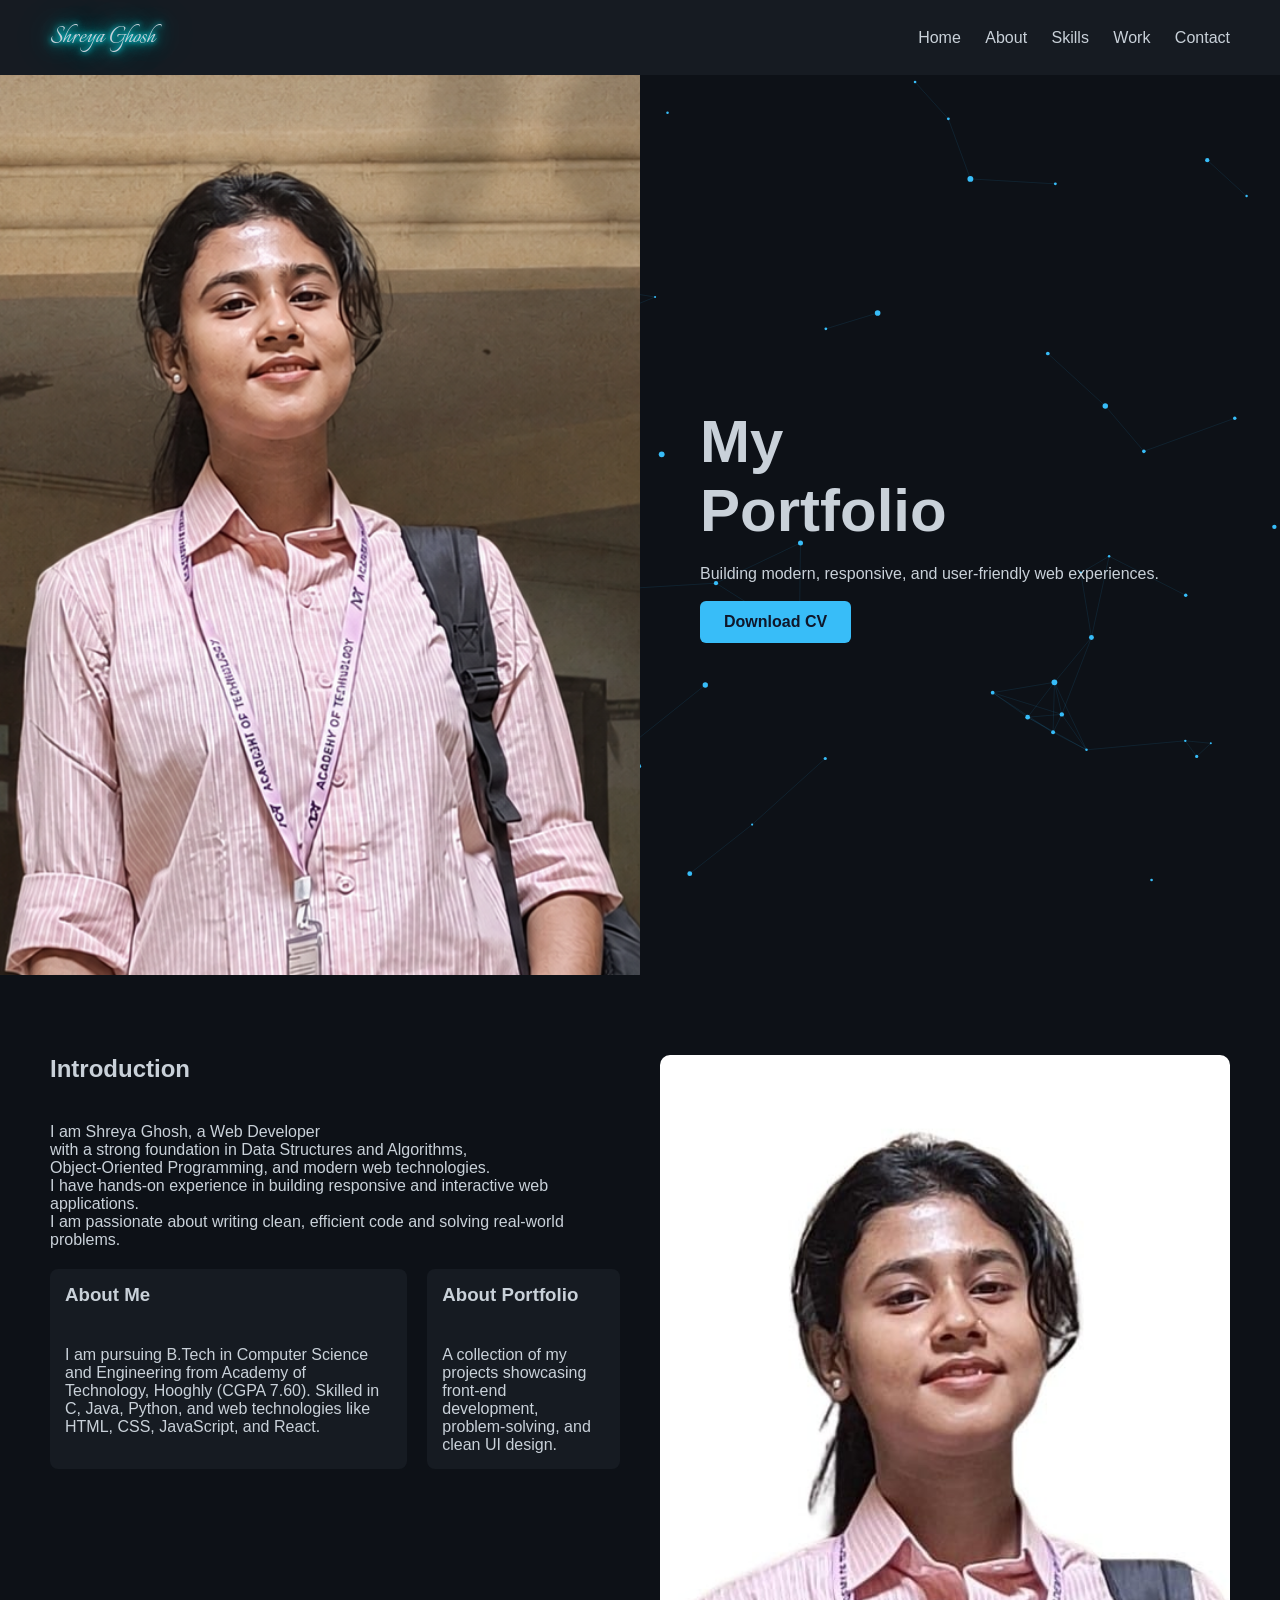
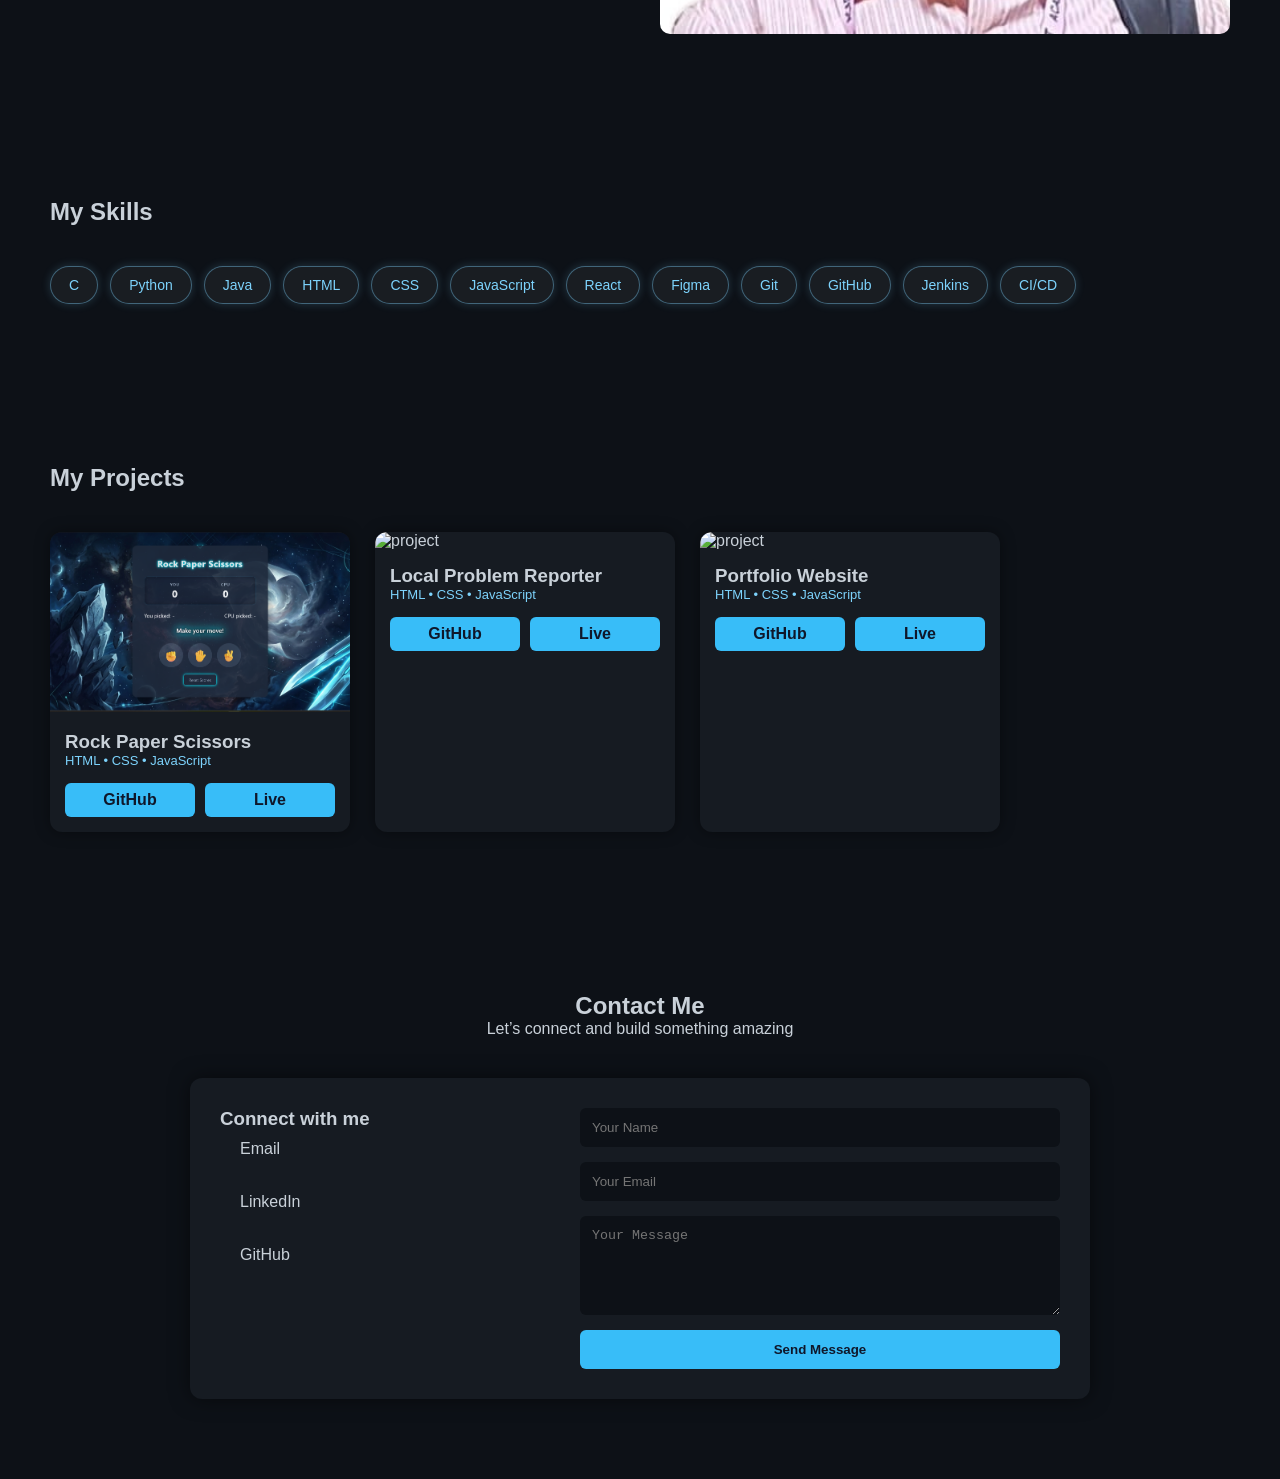
==== commit 10e837ef: "resolved merge conflict and updated portfolio" ====
--- a/index.html
+++ b/index.html
@@ -48,7 +48,7 @@
         <p>Building modern, responsive, and user-friendly web experiences.</p><br>
 
         <div class="buttons">
-            <a href="Updated_Resume_Shreya Ghosh.pdf" download="My_Resume.pdf" class="cv-btn">
+            <a href="Updated_Resume_ShreyaGhosh.pdf" download="Updated_Resume_ShreyaGhosh.pdf" class="cv-btn">
                 Download CV
             </a>
         </div>
@@ -225,4 +225,5 @@
     <script src="script.js"></script>
 
 </body>
+
 </html>
